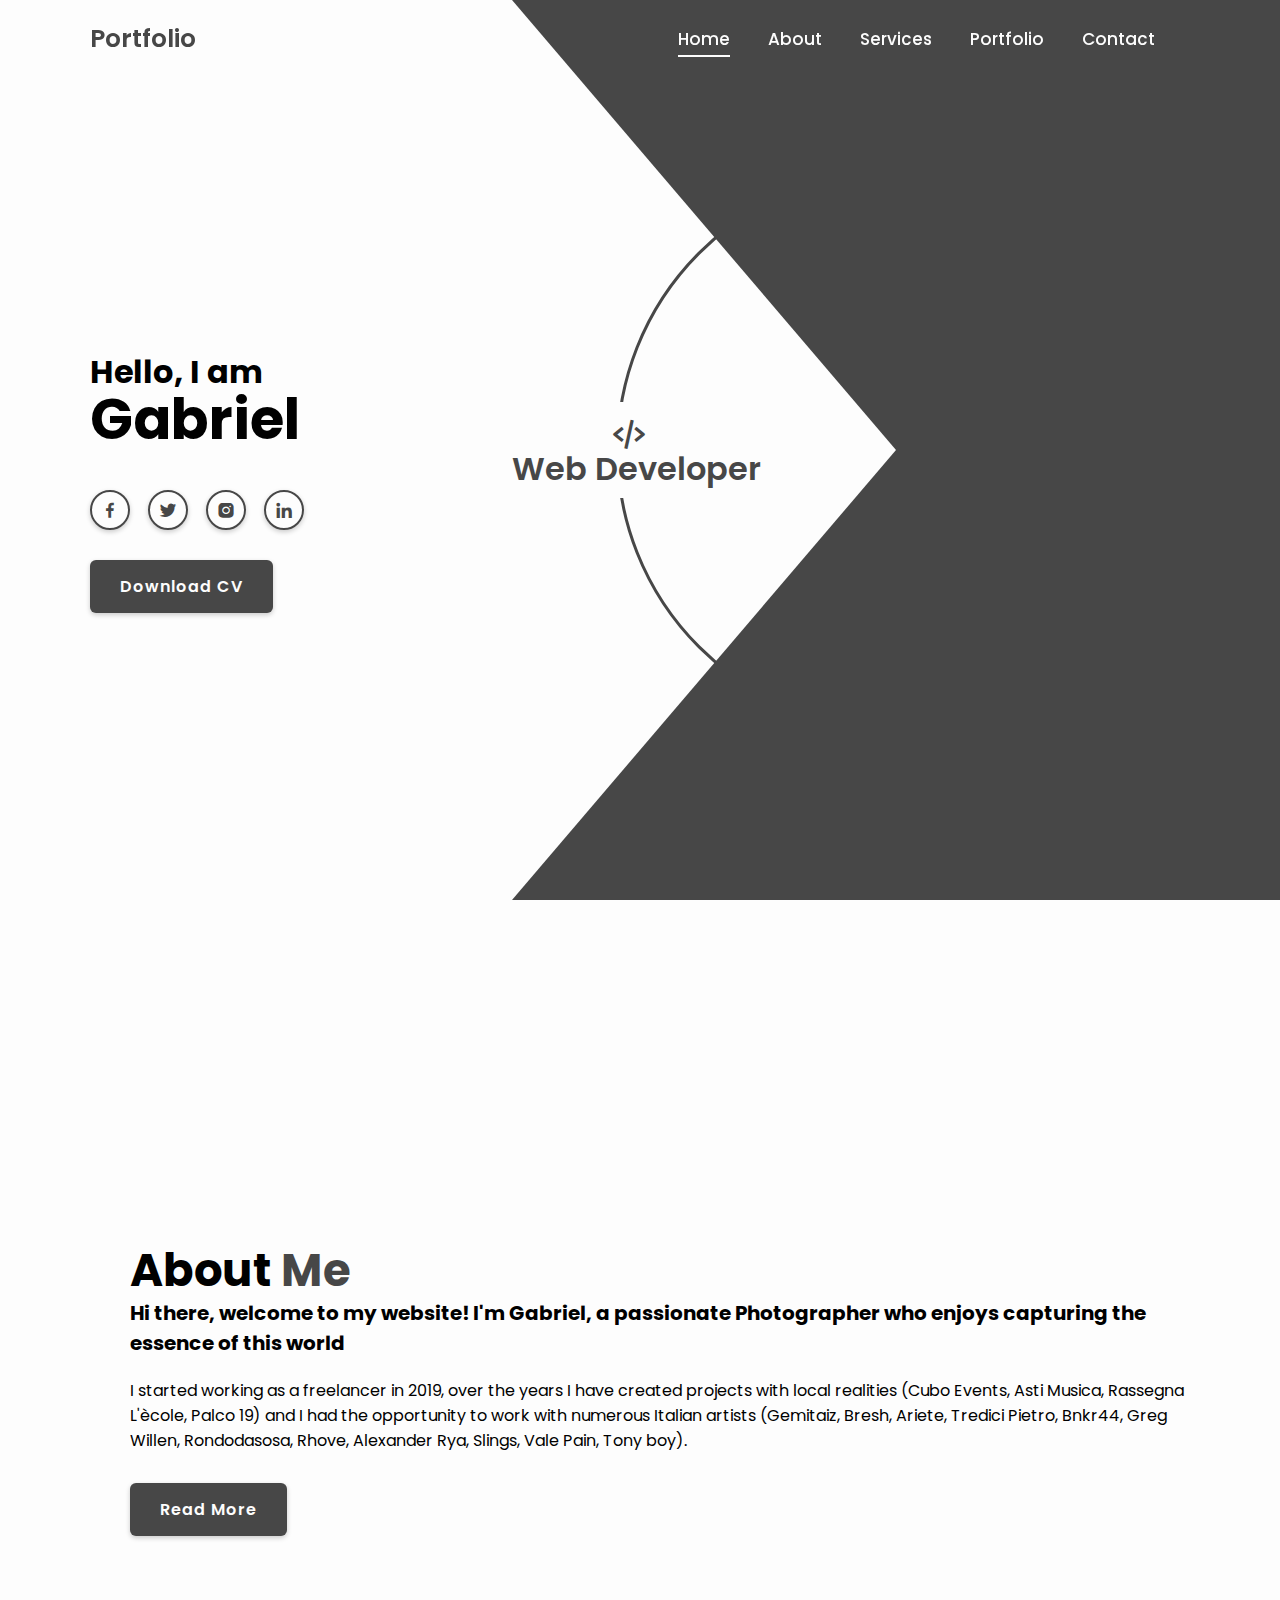
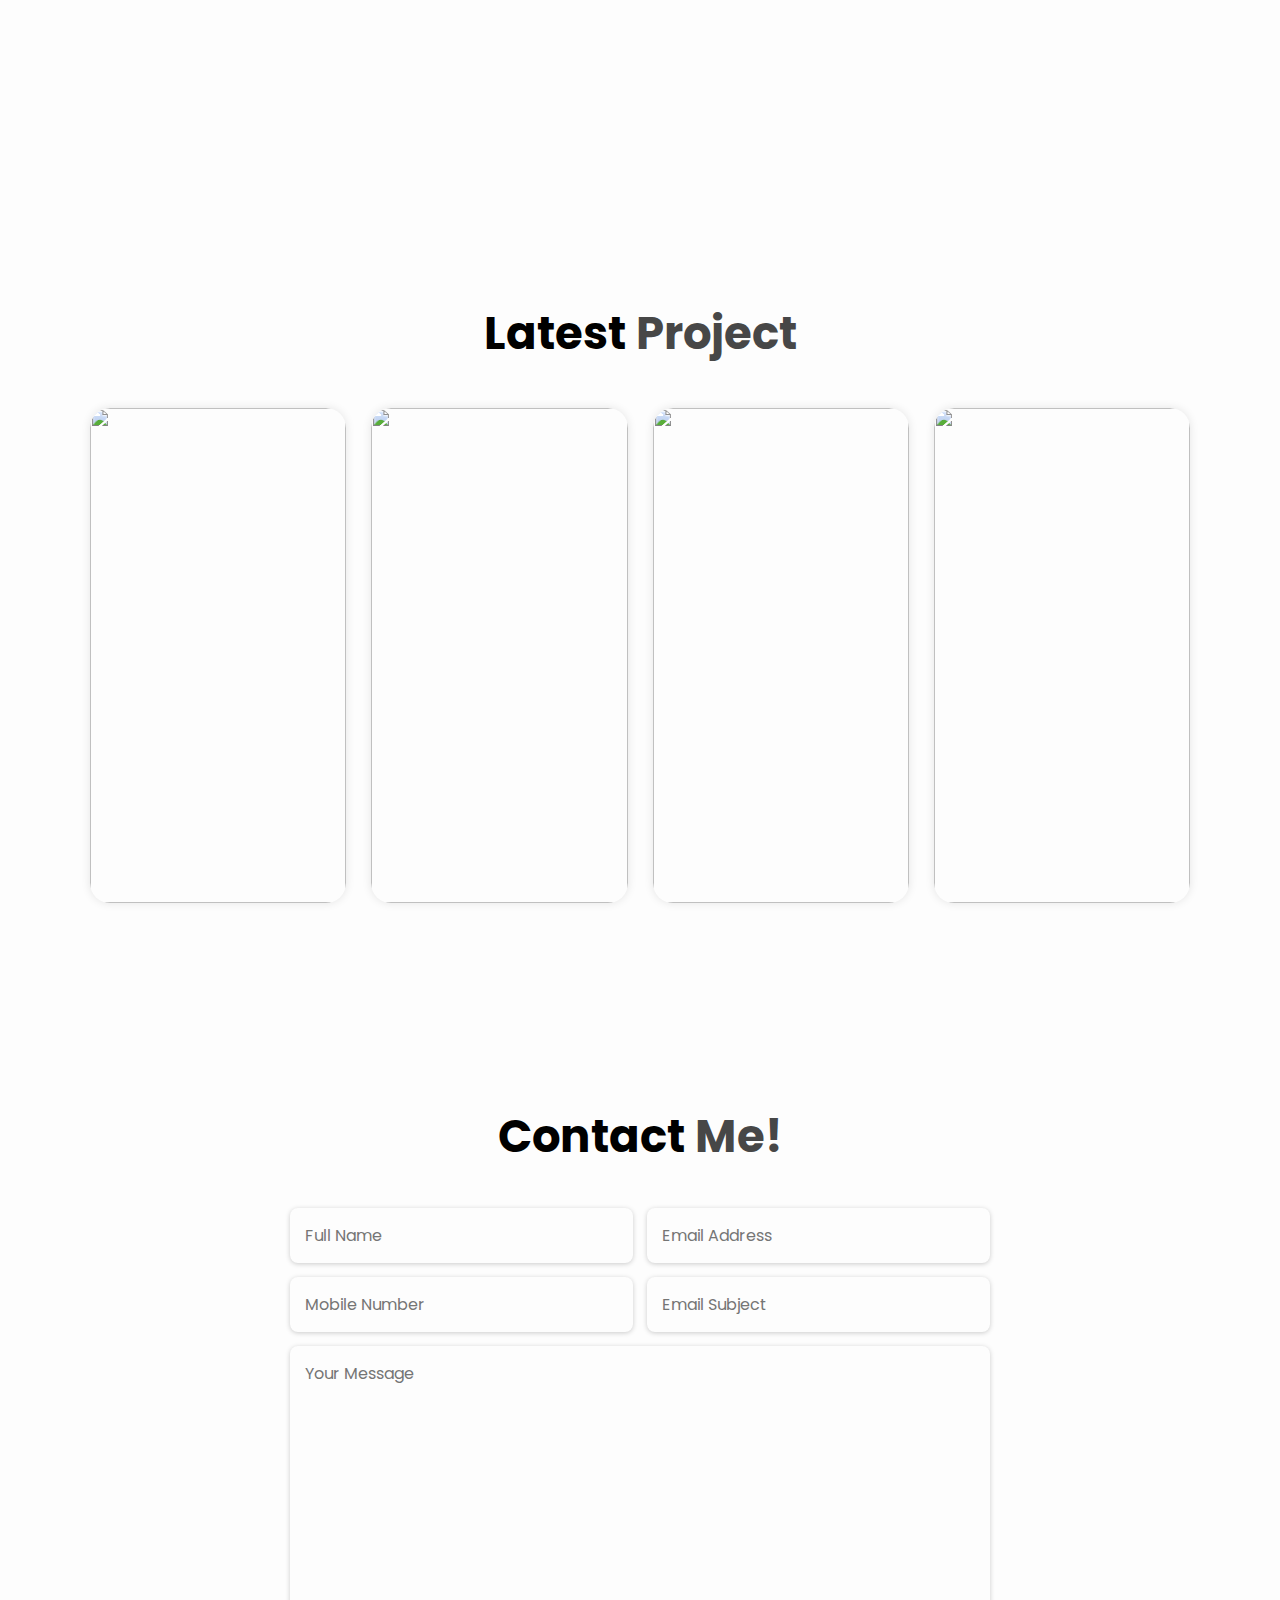
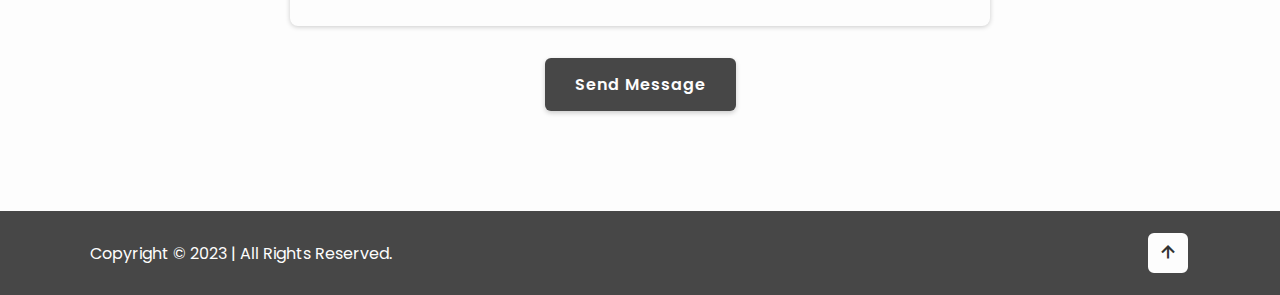
==== index.html @ 53662b27 "Add files via upload" ====
<!DOCTYPE html>
<html lang="en">

<head>
    <meta charset="UTF-8">
    <meta http-equiv="X-UA-Compatible" content="IE=edge">
    <meta name="viewport" content="width=device-width, initial-scale=1.0">
    <title>Jh@-@yush</title>

    <!-- swiper css -->
    <link rel="stylesheet" href="https://cdn.jsdelivr.net/npm/swiper@9/swiper-bundle.min.css" />

    <!-- box icons -->
    <link href='https://unpkg.com/boxicons@2.1.4/css/boxicons.min.css' rel='stylesheet'>

    <!-- custom css -->
    <link rel="stylesheet" href="css/style.css">
</head>

<body>

    <!-- header design -->
    <header class="header">
        <a href="#" class="logo">Portfolio</a>
        <nav class="navbar">
            <a href="#home" class="active">Home</a>
            <a href="#about">About</a>
            <a href="#services">Services</a>
            <a href="#portfolio">Portfolio</a>
            <a href="#contact">Contact</a>
        </nav>

        <!-- <div class="bx bx-moon" id="darkMode-icon"></div> -->

        <div class="bx bx-menu" id="menu-icon"></div>
    </header>

    <!-- home section design -->
    <section class="home" id="home">
        <div class="home-content">
            <h3>Hello, I am</h3>
            <h1>Gabriel</h1>

            <div class="social-media">
                <a href="#"><i class='bx bxl-facebook'></i></a>
                <a href="#"><i class='bx bxl-twitter'></i></a>
                <a href="#"><i class='bx bxl-instagram-alt'></i></a>
                <a href="#"><i class='bx bxl-linkedin'></i></a>
            </div>

            <a href="#" class="btn">Download CV</a>
        </div>

        <div class="profession-container">
            <div class="profession-box">
                <div class="profession" style="--i:0;">
                    <i class='bx bx-code-alt'></i>
                    <h3>Web Developer</h3>
                </div>
                <div class="profession" style="--i:1;">
                    <i class='bx bx-camera'></i>
                    <h3>Photographer</h3>
                </div>
                <div class="profession" style="--i:2;">
                    <i class='bx bx-palette'></i>
                    <h3>Web Designer</h3>
                </div>
                <div class="profession" style="--i:3;">
                    <i class='bx bx-video-recording'></i>
                    <h3>Videographer</h3>
                </div>

                <div class="circle"></div>
            </div>

            <div class="overlay"></div>
        </div>

        <div class="home-img">
            <img src="images/home.png" alt="">
        </div>
    </section>

    <!-- about section design -->
    <section class="about" id="about">
        <div class="about-img">
            <img src="images/about.png" alt="">
        </div>

        <div class="about-content">
            <h2 class="heading">About <span>Me</span></h2>
            <h3>
                Hi there, welcome to my website! I'm Gabriel,
                a passionate Photographer who enjoys capturing the essence of this world
            </h3>
            <p>
                I started working as a freelancer in 2019, over the years I have created projects with local realities (Cubo Events, Asti Musica, Rassegna L'ècole, Palco 19) and I had the opportunity to work with numerous Italian artists (Gemitaiz, Bresh, Ariete, Tredici Pietro, Bnkr44, Greg Willen, Rondodasosa, Rhove, Alexander Rya, Slings, Vale Pain, Tony boy).
            </p>
            <a href="#" class="btn">Read More</a>
        </div>
    </section>

    <!-- portfolio section design -->
    <section class="portfolio" id="portfolio">
        <h2 class="heading">Latest <span>Project</span></h2>

        <div class="portfolio-container">
            <div class="portfolio-box">
                <img src="images/Artists/RAW03361 copia.jpg" alt="">

                <div class="portfolio-layer">
                    <h4>ARTISTS</h4>
                    <a href="artists.html"><i class='bx bx-link-external'></i></a>
                </div>
            </div>
            <div class="portfolio-box">
                <img src="images/editorial/RAW01090 copia.jpg" alt="">

                <div class="portfolio-layer">
                    <h4>EDITORIAL</h4>
                    <a href="editorial.html"><i class='bx bx-link-external'></i></a>
                </div>
            </div>
            <div class="portfolio-box">
                <img src="images/Architecture/_DSC1743 copia.jpg" alt="">

                <div class="portfolio-layer">
                    <h4>ARCHTITECTURE</h4>
                    <a href="arctitecture.html"><i class='bx bx-link-external'></i></a>
                </div>
            </div>
            <div class="portfolio-box">
                <img src="images/Automotive/_DSC1526 copia.jpg" alt="">

                <div class="portfolio-layer">
                    <h4>AUTOMOTIVE</h4>
                    <a href="automotive.html"><i class='bx bx-link-external'></i></a>
                </div>
            </div>
            
        </div>
    </section>

    <!-- testimonial design -->
    <!-- <div class="testimonial-container">
        <h2 class="heading">Valuable <span>Testimonial</span></h2>

        <div class="testimonial-wrapper">
            <div class="testimonial-box mySwiper">
                <div class="testimonial-content swiper-wrapper">
                    <div class="testimonial-slide swiper-slide">
                        <img src="images/testimonial1.jpg" alt="">
                        <h3>Jackson Levi</h3>
                        <p>Lorem ipsum dolor, sit amet consectetur adipisicing elit. Exercitationem dignissimos aliquid
                            iure delectus corrupti impedit, beatae aperiam ad iusto nostrum possimus cum pariatur harum
                            assumenda suscipit a, qui, tempora maxime nulla facere quo ipsum tempore. Atque libero
                            provident ad aut officia pariatur voluptate quaerat delectus nesciunt, sequi eligendi
                            aperiam fugit unde nihil, iste similique illum. Dignissimos enim officia consequuntur
                            dolores.</p>
                    </div>
                    <div class="testimonial-slide swiper-slide">
                        <img src="images/testimonial2.jpg" alt="">
                        <h3>Flora Ocean</h3>
                        <p>Lorem ipsum dolor, sit amet consectetur adipisicing elit. Exercitationem dignissimos aliquid
                            iure delectus corrupti impedit, beatae aperiam ad iusto nostrum possimus cum pariatur harum
                            assumenda suscipit a, qui, tempora maxime nulla facere quo ipsum tempore. Atque libero
                            provident ad aut officia pariatur voluptate quaerat delectus nesciunt, sequi eligendi
                            aperiam fugit unde nihil, iste similique illum. Dignissimos enim officia consequuntur
                            dolores.</p>
                    </div>
                    <div class="testimonial-slide swiper-slide">
                        <img src="images/testimonial3.jpg" alt="">
                        <h3>Julian Grayson</h3>
                        <p>Lorem ipsum dolor, sit amet consectetur adipisicing elit. Exercitationem dignissimos aliquid
                            iure delectus corrupti impedit, beatae aperiam ad iusto nostrum possimus cum pariatur harum
                            assumenda suscipit a, qui, tempora maxime nulla facere quo ipsum tempore. Atque libero
                            provident ad aut officia pariatur voluptate quaerat delectus nesciunt, sequi eligendi
                            aperiam fugit unde nihil, iste similique illum. Dignissimos enim officia consequuntur
                            dolores.</p>
                    </div>
                </div>

                <div class="swiper-button-next"></div>
                <div class="swiper-button-prev"></div>
                <div class="swiper-pagination"></div>
            </div>
        </div>
    </div> -->

    <!-- contact section design -->
    <section class="contact" id="contact">
        <h2 class="heading">Contact <span>Me!</span></h2>

        <form action="#">
            <div class="input-box">
                <input type="text" placeholder="Full Name">
                <input type="email" placeholder="Email Address">
            </div>
            <div class="input-box">
                <input type="number" placeholder="Mobile Number">
                <input type="text" placeholder="Email Subject">
            </div>
            <textarea name="" id="" cols="30" rows="10" placeholder="Your Message"></textarea>
            <input type="submit" value="Send Message" class="btn">
        </form>
    </section>

    <!-- footer design -->
    <footer class="footer">
        <div class="footer-text">
            <p>Copyright &copy; 2023 | All Rights Reserved.</p>
        </div>

        <div class="footer-iconTop">
            <a href="#home"><i class='bx bx-up-arrow-alt'></i></a>
        </div>
    </footer>


    <!-- scroll reveal -->
    <script src="https://unpkg.com/scrollreveal"></script>

    <!-- swiper js -->
    <script src="https://cdn.jsdelivr.net/npm/swiper@9/swiper-bundle.min.js"></script>

    <!-- custom js -->
    <script src="js/script.js"></script>
</body>

</html>
---- css/style.css ----
@import url('https://fonts.googleapis.com/css2?family=Poppins:wght@300;400;500;600;700;800;900&display=swap');

* {
    margin: 0;
    padding: 0;
    box-sizing: border-box;
    text-decoration: none;
    border: none;
    outline: none;
    scroll-behavior: smooth;
    font-family: 'Poppins', sans-serif;
}

:root {
    --bg-color: #fdfdfd;
    --text-color: #000000;
    --main-color: #474747;
    --white-color: #fdfdfd;
    --shadow-color: rgba(0, 0, 0, .2);
}

*::selection {
    background: var(--main-color);
    color: var(--bg-color);
}

.dark-mode {
    --bg-color: #0b061f;
    --text-color: #fdfdfd;
    --shadow-color: rgba(0, 0, 0, .7);
}

html {
    font-size: 62.5%;
    overflow-x: hidden;
}

body {
    background: var(--bg-color);
    color: var(--text-color);
}

.header {
    position: fixed;
    top: 0;
    left: 0;
    width: 100%;
    padding: 2rem 7%;
    background: transparent;
    display: flex;
    justify-content: space-between;
    align-items: center;
    z-index: 100;
    transition: .5s;
}

.header.sticky {
    background: var(--bg-color);
    box-shadow: 0 .1rem 1rem var(--shadow-color);
}

.logo {
    font-size: 2.5rem;
    color: var(--main-color);
    font-weight: 600;
    margin-right: auto;
}

.navbar a {
    position: relative;
    font-size: 1.7rem;
    color: var(--white-color);
    font-weight: 500;
    margin-right: 3.5rem;
}

.header.sticky .navbar a {
    color: var(--text-color);
}

.header.sticky .navbar a.active {
    color: var(--main-color);
}

.navbar a.active::before {
    content: '';
    position: absolute;
    left: 0;
    bottom: -6px;
    width: 100%;
    height: .2rem;
    background: var(--white-color);
}

.header.sticky .navbar a::before {
    background: var(--main-color);
    opacity: .7;
}

/* #darkMode-icon {
    font-size: 2.4rem;
    color: var(--white-color);
    cursor: pointer;
}

.header.sticky #darkMode-icon {
    color: var(--text-color);
    opacity: .9;
} */

#menu-icon {
    font-size: 3.6rem;
    color: var(--text-color);
    display: none;
}

section {
    min-height: 100vh;
    padding: 10rem 7% 2rem;
}

.home {
    display: flex;
    align-items: center;
}

.home .home-content {
    max-width: 44rem;
}

.home-content h3 {
    font-size: 3.2rem;
    font-weight: 700;
    line-height: .3;
}

.home-content h1 {
    font-size: 5.6rem;
    font-weight: 700;
    margin-bottom: .3rem;
}

.home-content p {
    font-size: 1.6rem;
}

.home-content .social-media a {
    display: inline-flex;
    justify-content: center;
    align-items: center;
    width: 4rem;
    height: 4rem;
    background: transparent;
    border: .2rem solid var(--main-color);
    border-radius: 50%;
    box-shadow: 0 .2rem .5rem var(--shadow-color);
    font-size: 2rem;
    color: var(--main-color);
    margin: 2.5rem 1.5rem 3rem 0;
    transition: .5s ease;
}

.home-content .social-media a:hover {
    background: var(--main-color);
    color: var(--white-color);
}

.btn {
    display: inline-block;
    padding: 1.2rem 2.8rem;
    background: var(--main-color);
    border-radius: .6rem;
    box-shadow: 0 .2rem .5rem var(--shadow-color);
    font-size: 1.6rem;
    color: var(--white-color);
    letter-spacing: .1rem;
    font-weight: 600;
    border: .2rem solid transparent;
    transition: .5s ease;
}

.btn:hover {
    background: transparent;
    color: var(--main-color);
    border-color: var(--main-color);
}

.home .profession-container {
    position: absolute;
    top: 50%;
    right: 0;
    transform: translateY(-50%);
    width: 100vw;
    height: 100vh;
    overflow: hidden;
    pointer-events: none;
}

.home .profession-container .profession-box {
    position: absolute;
    top: 0;
    right: 0;
    width: 768px;
    height: 100vh;
    display: flex;
    justify-content: center;
    align-items: center;
    animation: professionRotate 13s ease-out infinite;
}

@keyframes professionRotate {

    0%,
    20% {
        transform: rotate(0deg);
    }

    25%,
    45% {
        transform: rotate(-90deg);
    }

    50%,
    70% {
        transform: rotate(-180deg);
    }

    75%,
    95% {
        transform: rotate(-270deg);
    }

    100% {
        transform: rotate(-360deg);
    }
}

.home .profession-box .profession {
    position: absolute;
    left: 0;
    display: flex;
    align-items: center;
    flex-direction: column;
    color: var(--main-color);
    transform: rotate(calc(360deg / 4 * var(--i)));
    transform-origin: 384px;
    background: var(--bg-color);
    padding: 13px 0;
}

.home .profession-box .profession:nth-child(1) i {
    margin-right: 15px;
}

.home .profession-box .profession:nth-child(2),
.home .profession-box .profession:nth-child(4) {
    padding-bottom: 20px;
}

.home .profession i {
    font-size: 3.8rem;
}

.home .profession h3 {
    font-size: 3.2rem;
    line-height: 1;
    font-weight: 600;
}

.home .profession-box .circle {
    width: 560px;
    height: 560px;
    border: 3px solid var(--main-color);
    border-radius: 50%;
    z-index: -1;
}

.home .profession-container .overlay {
    position: absolute;
    top: 0;
    right: 0;
    width: 0;
    height: 0;
    border-top: 50vh solid var(--main-color);
    border-right: 384px solid var(--main-color);
    border-bottom: 50vh solid var(--main-color);
    border-left: 384px solid transparent;
}

.home-img img {
    position: absolute;
    bottom: 0;
    right: 40px;
    pointer-events: none;
    max-width: 480px;
    max-height: 100vh;
}

span {
    color: var(--main-color);
}

.about {
    display: flex;
    justify-content: center;
    align-items: center;
    gap: 4rem;
}

.about-img img {
    width: 40vw;
}

.heading {
    font-size: 4.5rem;
    text-align: center;
}

.about-content h2 {
    text-align: left;
    line-height: 1.2;
}

.about-content h3 {
    font-size: 2rem;
}

.about-content p {
    font-size: 1.6rem;
    margin: 2rem 0 3rem;
}

.portfolio {
    min-height: auto;
    padding-bottom: 10rem;
}

.portfolio h2 {
    margin-bottom: 4rem;
}

.portfolio .portfolio-container {
    display: grid;
    grid-template-columns: repeat(4, 1fr);
    align-items: center;
    gap: 2.5rem;
}


.portfolio-container .portfolio-box {
    position: relative;
    display: flex;
    border-radius: 2rem;
    box-shadow: 0 0 1rem rgba(0, 0, 0, .1);
    overflow: hidden;
}

.portfolio-box img {
    width: 100%;
    height: 55vh;
    object-fit: cover;
    transition: .5s ease;
}
.portfolio-box:hover img {
    scale: 0.95;
}
.portfolio-box .portfolio-layer {
    position: absolute;
    bottom: 0;
    left: 0;
    width: 100%;
    height: 100%;
    background: linear-gradient(rgba(0, 0, 0, 0.348), var(--main-color));
    color: var(--white-color);
    display: flex;
    justify-content: center;
    align-items: center;
    flex-direction: column;
    text-align: center;
    padding: 0 4rem;
    opacity: 0;
    transition: .5s ease;
}

.portfolio-box:hover .portfolio-layer {
    opacity: 1;
}

.portfolio-layer h4 {
    font-size: 3rem;
}

.portfolio-layer p {
    font-size: 1.6rem;
    margin: .3rem 0 1rem;
}

.portfolio-layer a {
    display: inline-flex;
    justify-content: center;
    align-items: center;
    width: 5rem;
    height: 5rem;
    background: var(--white-color);
    border-radius: 50%;
}

.portfolio-layer a i {
    font-size: 2rem;
    color: #333;
}

.contact {
    min-height: auto;
    padding-bottom: 7rem;
}

.contact h2 {
    margin-bottom: 3rem;
}

.contact form {
    max-width: 70rem;
    margin: 1rem auto;
    text-align: center;
    margin-bottom: 3rem;
}

.contact form .input-box {
    display: flex;
    justify-content: space-between;
    flex-wrap: wrap;
}

.contact form .input-box input,
.contact form textarea {
    width: 100%;
    padding: 1.5rem;
    font-size: 1.6rem;
    color: var(--text-color);
    background: var(--bg-color);
    border-radius: .8rem;
    margin: .7rem 0;
    box-shadow: 0 .1rem .5rem var(--shadow-color);
}

.contact form .input-box input {
    width: 49%;
}

.contact form textarea {
    resize: none;
}

.contact form .btn {
    margin-top: 2rem;
    cursor: pointer;
}

.footer {
    display: flex;
    justify-content: space-between;
    align-items: center;
    flex-wrap: wrap;
    padding: 2rem 7%;
    background: var(--main-color);
}

.footer-text p {
    font-size: 1.6rem;
    color: var(--white-color);
}

.footer-iconTop a {
    display: inline-flex;
    justify-content: center;
    align-items: center;
    padding: .8rem;
    background: var(--white-color);
    border-radius: .8rem;
    border: .2rem solid var(--main-color);
    outline: .2rem solid transparent;
    transition: .5s ease;
}

.footer-iconTop a:hover {
    outline-color: var(--white-color);
}

.footer-iconTop a i {
    font-size: 2.4rem;
    color: #333;
}


/* BREAKPOINTS */
@media (max-width: 1200px) {
    html {
        font-size: 55%;
    }

    .home .profession-container .profession-box {
        right: -10%;
    }

    .home .profession-container .overlay {
        right: -6%;
    }

    .home-img img {
        right: 0;
    }
}

@media (max-width: 1100px) {
    .home .profession-container .profession-box {
        right: -15%;
    }

    .home-img img {
        max-width: 420px;
    }
}

@media (max-width: 1024px) {
    .header {
        padding: 2rem 3%;
    }

    section {
        padding: 10rem 3% 2rem;
    }

    .home .profession-container .profession-box {
        right: -20%;
    }

    .home .profession-container .overlay {
        right: -12%;
    }

    .home-img img {
        max-width: 400px;
    }
}

@media (max-width: 991px) {

    .navbar a:nth-child(1) {
        color: var(--main-color);
    }

    .navbar a.active::before {
        background: var(--main-color);
        opacity: .7;
    }

    .home .home-content {
        max-width: 50rem;
    }

    .home .profession-container .profession-box {
        right: -35%;
    }

    .home .profession-container .overlay {
        right: -30%;
    }

    .home-img img {
        display: none;
    }

    .footer {
        padding: 2rem 3%;
    }
}

@media (max-width: 896px) {
    .navbar a:nth-child(2) {
        color: var(--main-color);
    }

    .home .profession-container .profession-box {
        right: -50%;
    }

    .home .profession-container .overlay {
        right: -43%;
    }
}

@media (max-width: 879px) {
    .portfolio .portfolio-container {
        grid-template-columns: repeat(2, 1fr);
    }
}

@media (max-width: 780px) {
    .navbar a:nth-child(2) {
        color: var(--white-color);
    }
}

@media (max-width: 768px) {
    #menu-icon {
        display: block;
    }

    /* #darkMode-icon {
        position: absolute;
        right: 7rem;
        font-size: 2.6rem;
        color: var(--text-color);
        margin-bottom: .1rem;
    } */

    .navbar {
        position: absolute;
        top: 100%;
        left: 0;
        width: 100%;
        padding: 1rem 3%;
        background: var(--bg-color);
        border-top: .1rem solid rgba(0, 0, 0, .2);
        box-shadow: 0 .5rem 1rem rgba(0, 0, 0, .1);
        display: none;
    }

    .navbar.active {
        display: block;
    }

    .navbar a {
        display: block;
        font-size: 2rem;
        margin: 3rem 0;
        color: var(--text-color);
    }

    .navbar a:nth-child(1),
    .navbar a:nth-child(2) {
        color: var(--text-color);
    }

    .navbar a.active {
        color: var(--main-color);
    }

    .navbar a::before {
        display: none;
    }

    .home {
        padding: 0 3% 23rem;
        justify-content: center;
        text-align: center;
    }

    .home-content h3 {
        font-size: 2.6rem;
    }

    .home-content h1 {
        font-size: 5rem;
    }

    .home-content .social-media a {
        margin: 2.5rem .75rem 3rem;
    }

    .home .profession-container {
        left: 0;
        width: 100%;
        height: 100%;
    }

    .home .profession-container .profession-box {
        position: fixed;
        top: 450px;
        left: 0;
        width: 100%;
    }

    .home .profession-box .profession {
        padding: 0 13px;
        left: auto;
        transform-origin: 0;
    }

    .home .profession-box .profession:nth-child(1) {
        transform: rotate(-90deg) translate(-120px, -210px);
    }

    .home .profession-box .profession:nth-child(1) i {
        margin-right: 0;
    }

    .home .profession-box .profession:nth-child(2) {
        transform: rotate(0deg) translate(0, -325px);
    }

    .home .profession-box .profession:nth-child(3) {
        transform: rotate(90deg) translate(-115px, -450px);
    }

    .home .profession-box .profession:nth-child(4) {
        transform: rotate(180deg) translate(-220px, -325px);
    }

    .home .profession-box .circle {
        position: fixed;
        width: 670px;
        height: 670px;
        z-index: -1;
    }

    .home .profession-container .overlay {
        position: fixed;
        top: 70rem;
        left: 50%;
        right: 0;
        transform: rotate(90deg) translate(-50%, 50%) scaleY(3);
        border-width: 23.9rem;
    }

    .about {
        flex-direction: column-reverse;
        text-align: center;
    }

    .about-content h2 {
        text-align: center;
    }

    .about-img img {
        width: 70vw;
        margin-top: -2rem;
    }
}

@media (max-width: 580px) {
    .portfolio .portfolio-container {
        grid-template-columns: 1fr;
    }
}

@media (max-width: 450px) {
    html {
        font-size: 50%;
    }

    /* #darkMode-icon {
        right: 6rem;
    } */

    .home .profession-box .profession:nth-child(1) {
        transform: rotate(-90deg) translate(-110px, -220px);
    }

    .home .profession-box .profession:nth-child(2) {
        transform: rotate(0deg) translate(5px, -325px);
    }

    .home .profession-box .profession:nth-child(3) {
        transform: rotate(90deg) translate(-105px, -440px);
    }

    .home .profession-box .profession:nth-child(4) {
        transform: rotate(180deg) translate(-210px, -325px);
    }

    .home .profession-container .overlay {
        top: 80rem;
    }

    .contact form .input-box input {
        width: 100%;
    }

    .footer {
        flex-direction: column-reverse;
    }

    .footer p {
        text-align: center;
        margin-top: 2rem;
    }
}

@media (max-width: 365px) {
    .about-img img {
        width: 90vw;
    }
}

@media (max-width: 315px) {
    .home-content h1 {
        font-size: 4.5rem;
    }
}
img {
    border-radius: 20px;
}
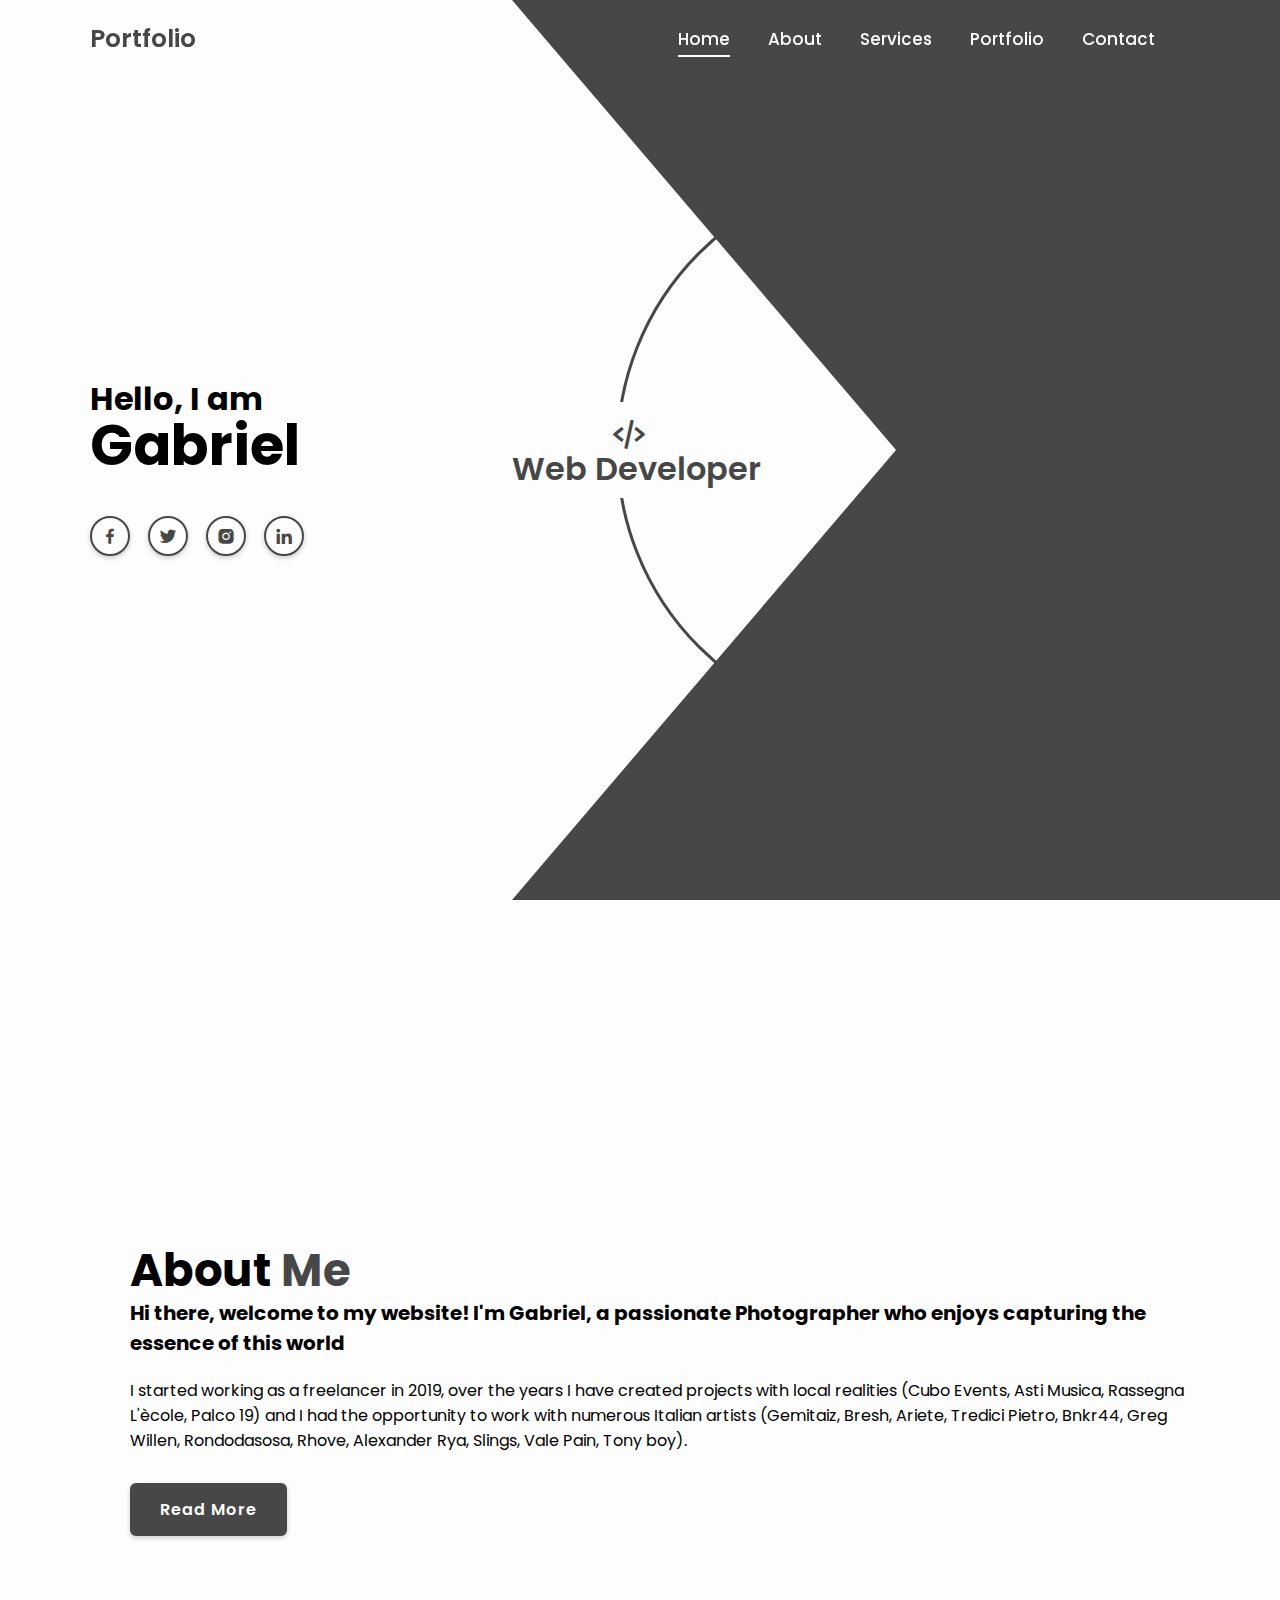
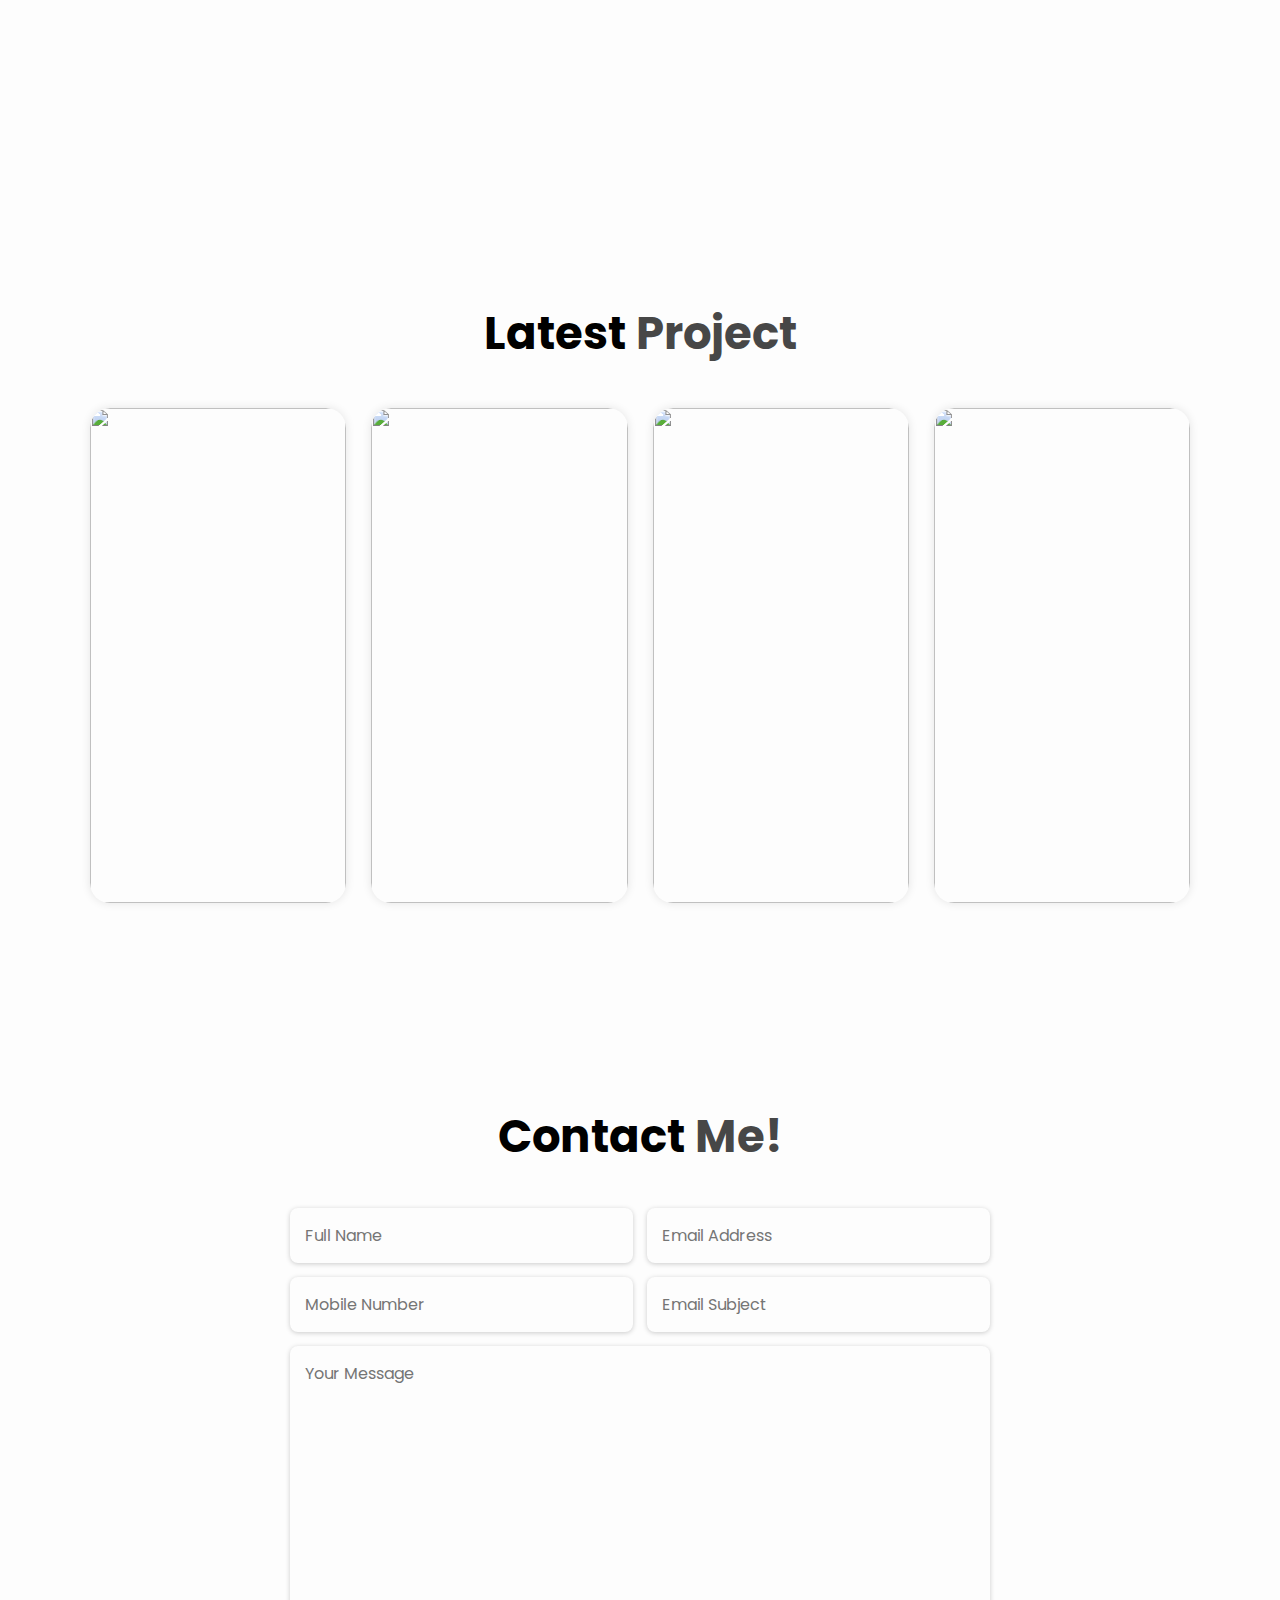
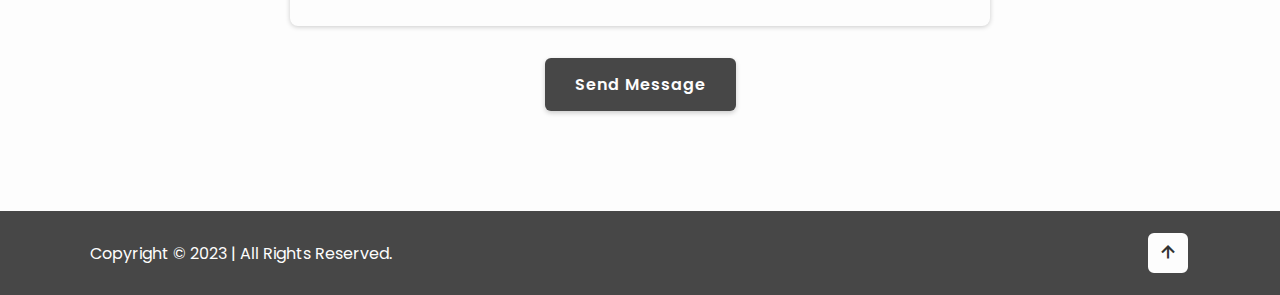
==== commit 3d2d41ae: "Update index.html" ====
--- a/index.html
+++ b/index.html
@@ -47,9 +47,6 @@
                 <a href="#"><i class='bx bxl-instagram-alt'></i></a>
                 <a href="#"><i class='bx bxl-linkedin'></i></a>
             </div>
-
-            <a href="#" class="btn">Download CV</a>
-        </div>
 
         <div class="profession-container">
             <div class="profession-box">
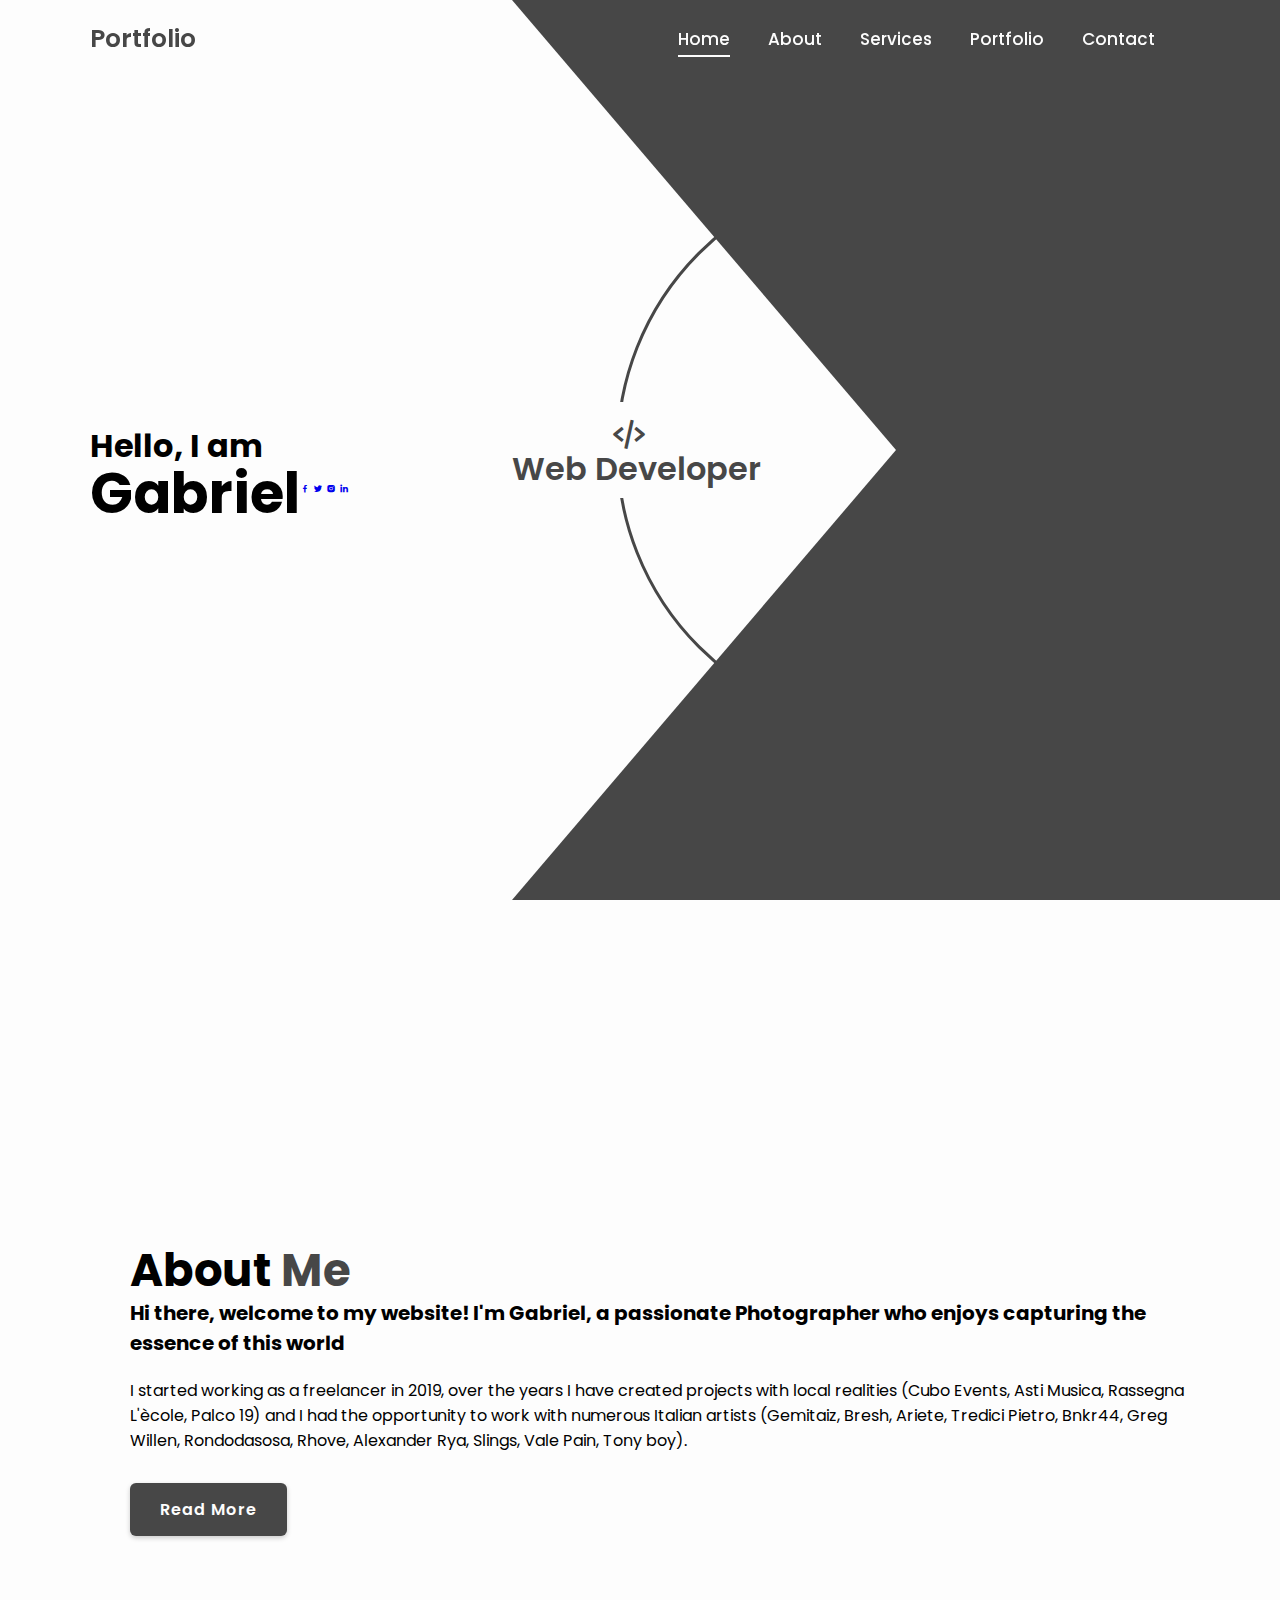
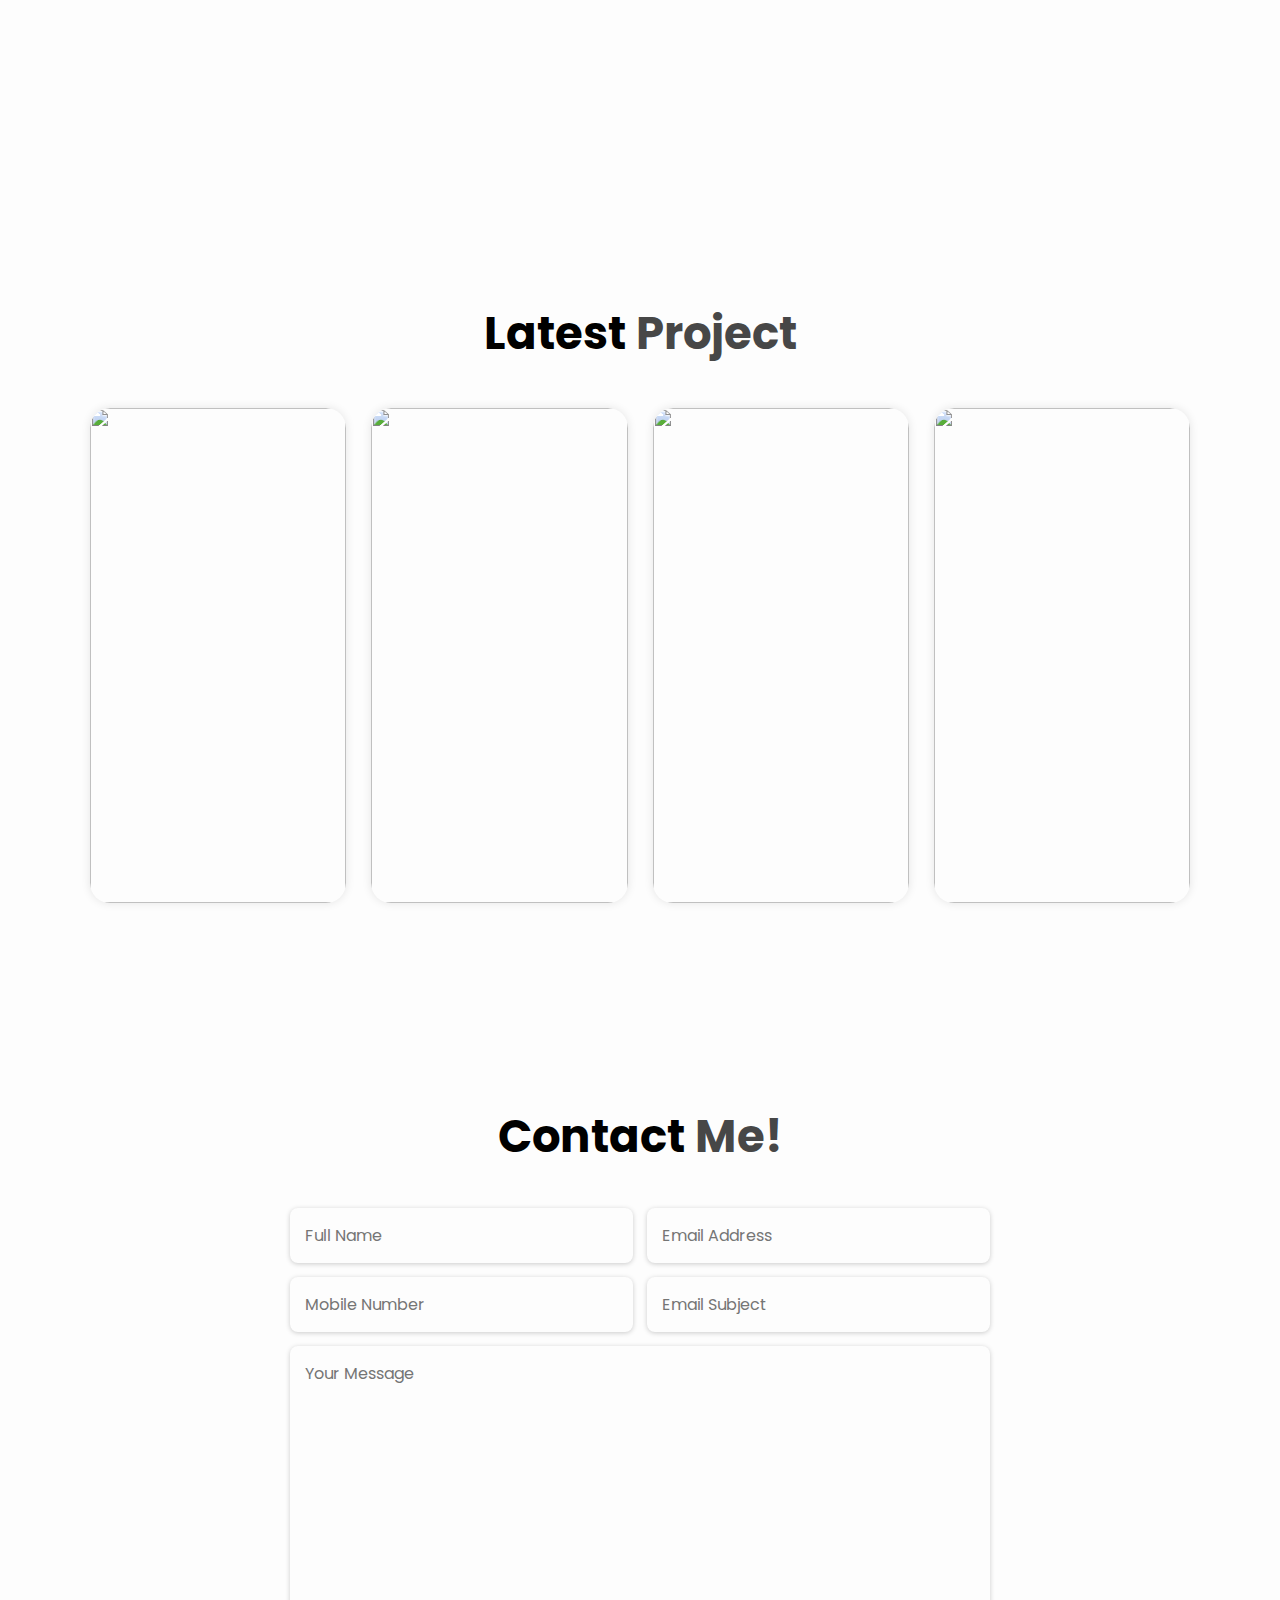
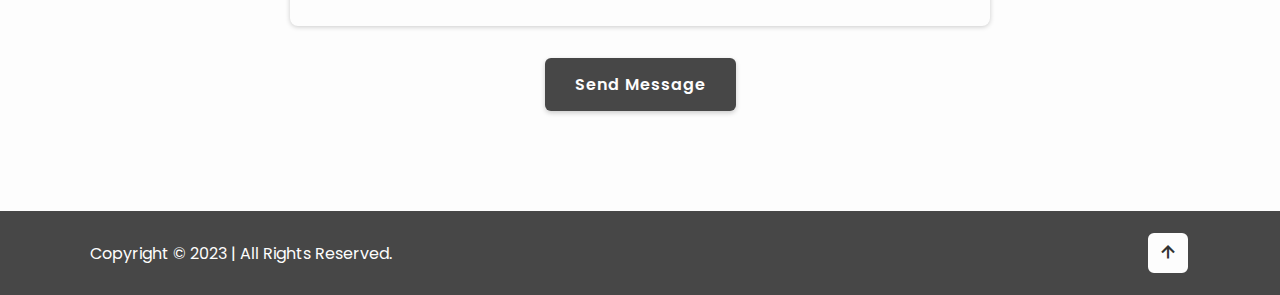
==== commit 917840ac: "Update index.html" ====
--- a/index.html
+++ b/index.html
@@ -40,7 +40,7 @@
         <div class="home-content">
             <h3>Hello, I am</h3>
             <h1>Gabriel</h1>
-
+        </div>
             <div class="social-media">
                 <a href="#"><i class='bx bxl-facebook'></i></a>
                 <a href="#"><i class='bx bxl-twitter'></i></a>
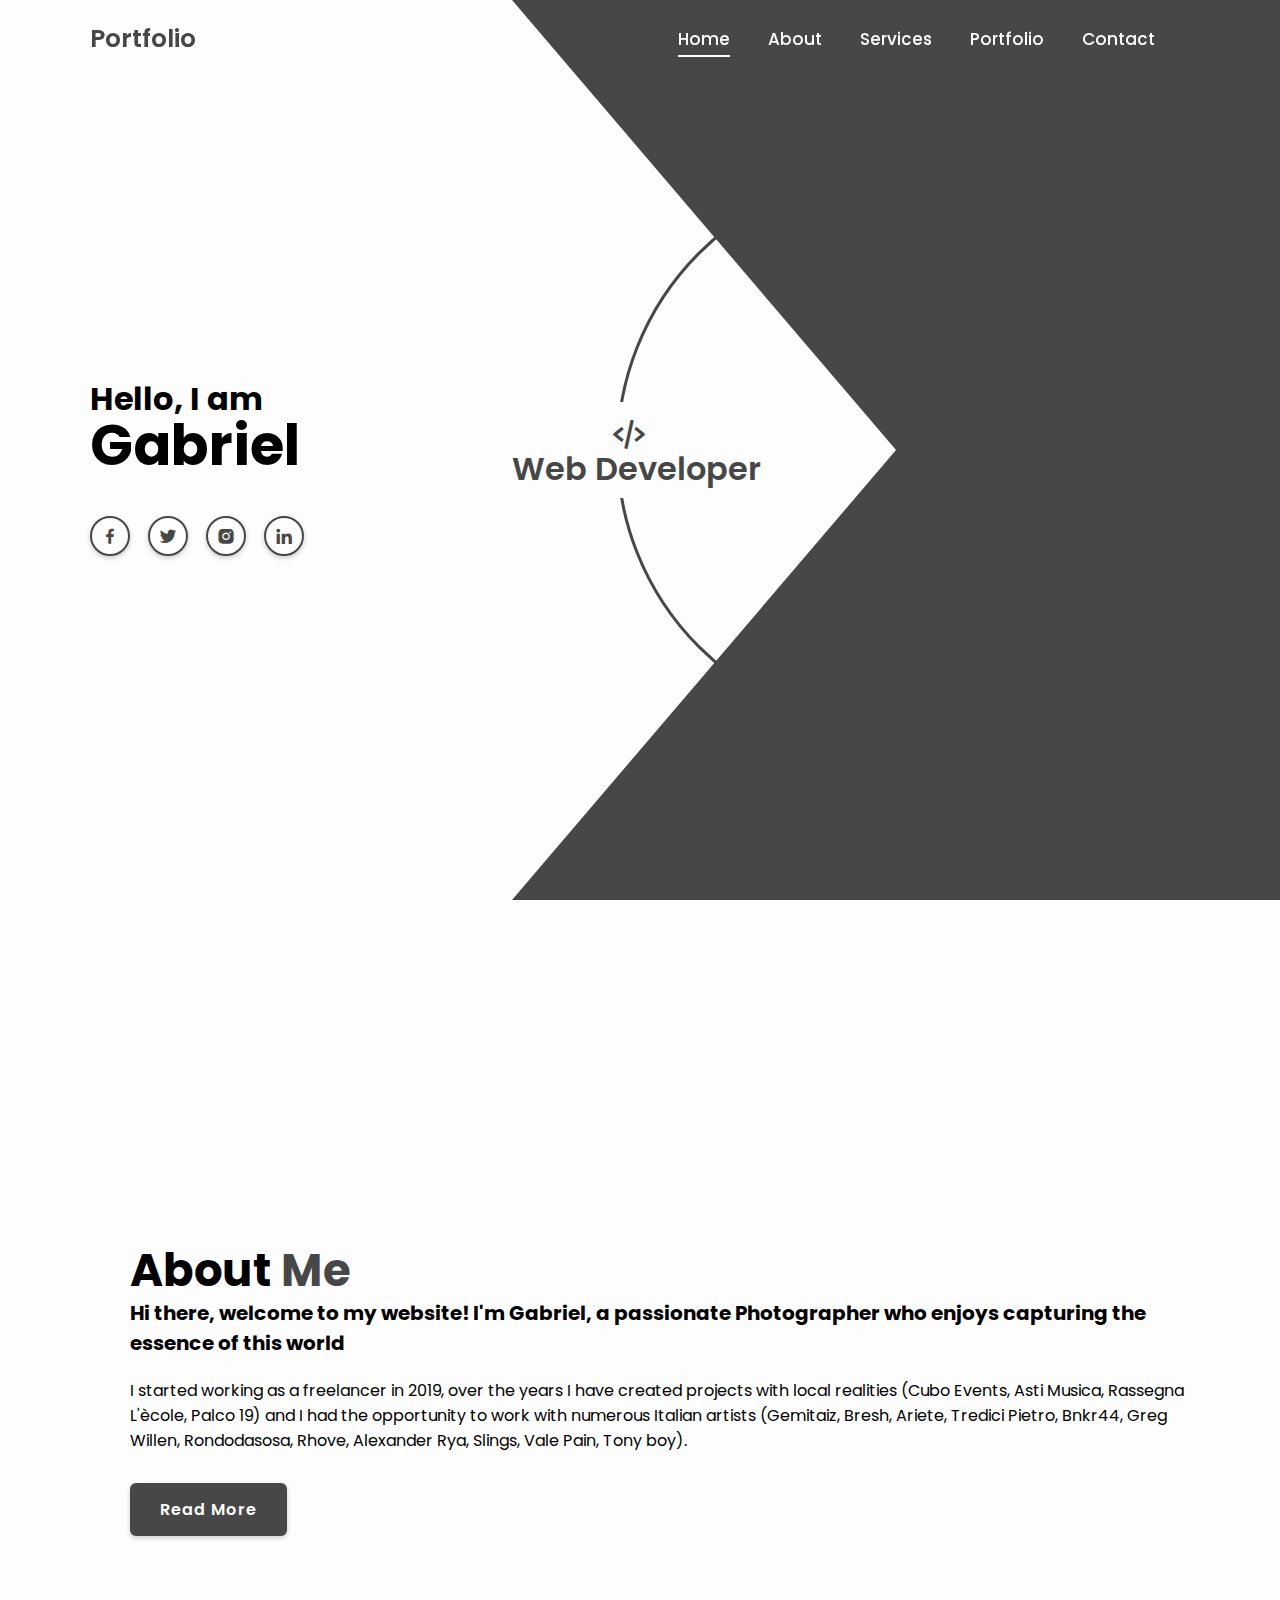
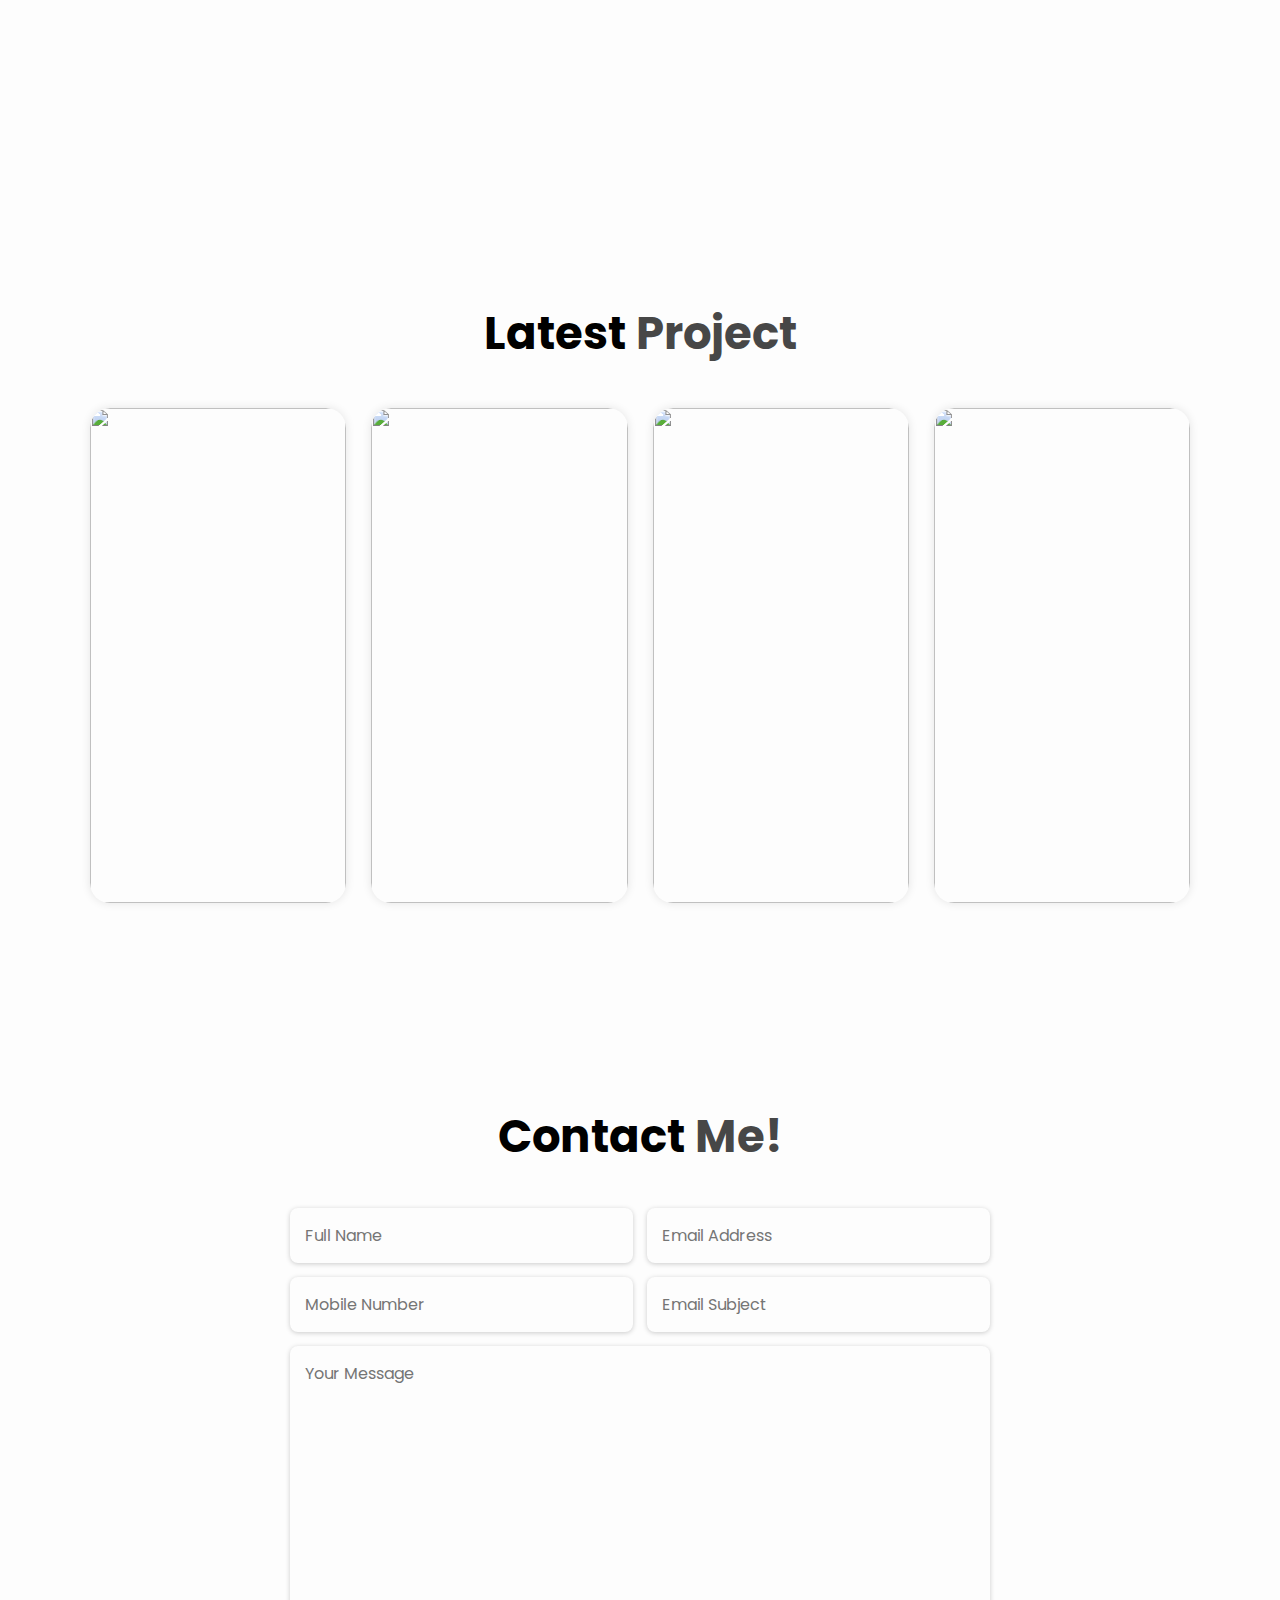
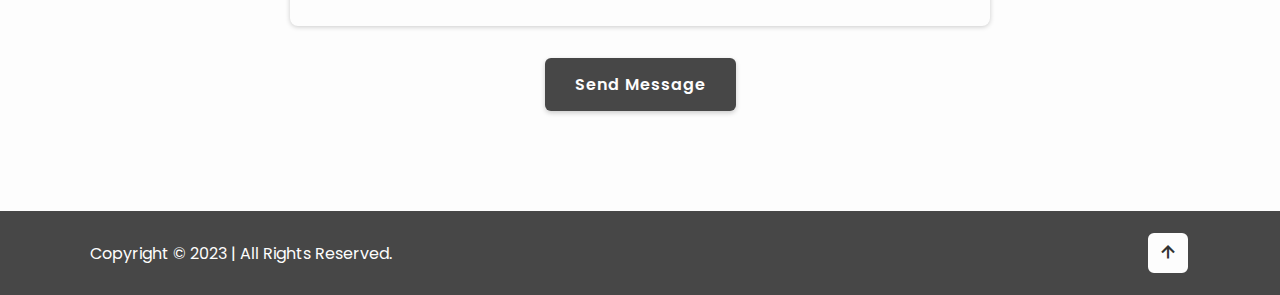
==== commit 0bf821e0: "Update index.html" ====
--- a/index.html
+++ b/index.html
@@ -40,7 +40,7 @@
         <div class="home-content">
             <h3>Hello, I am</h3>
             <h1>Gabriel</h1>
-        </div>
+
             <div class="social-media">
                 <a href="#"><i class='bx bxl-facebook'></i></a>
                 <a href="#"><i class='bx bxl-twitter'></i></a>
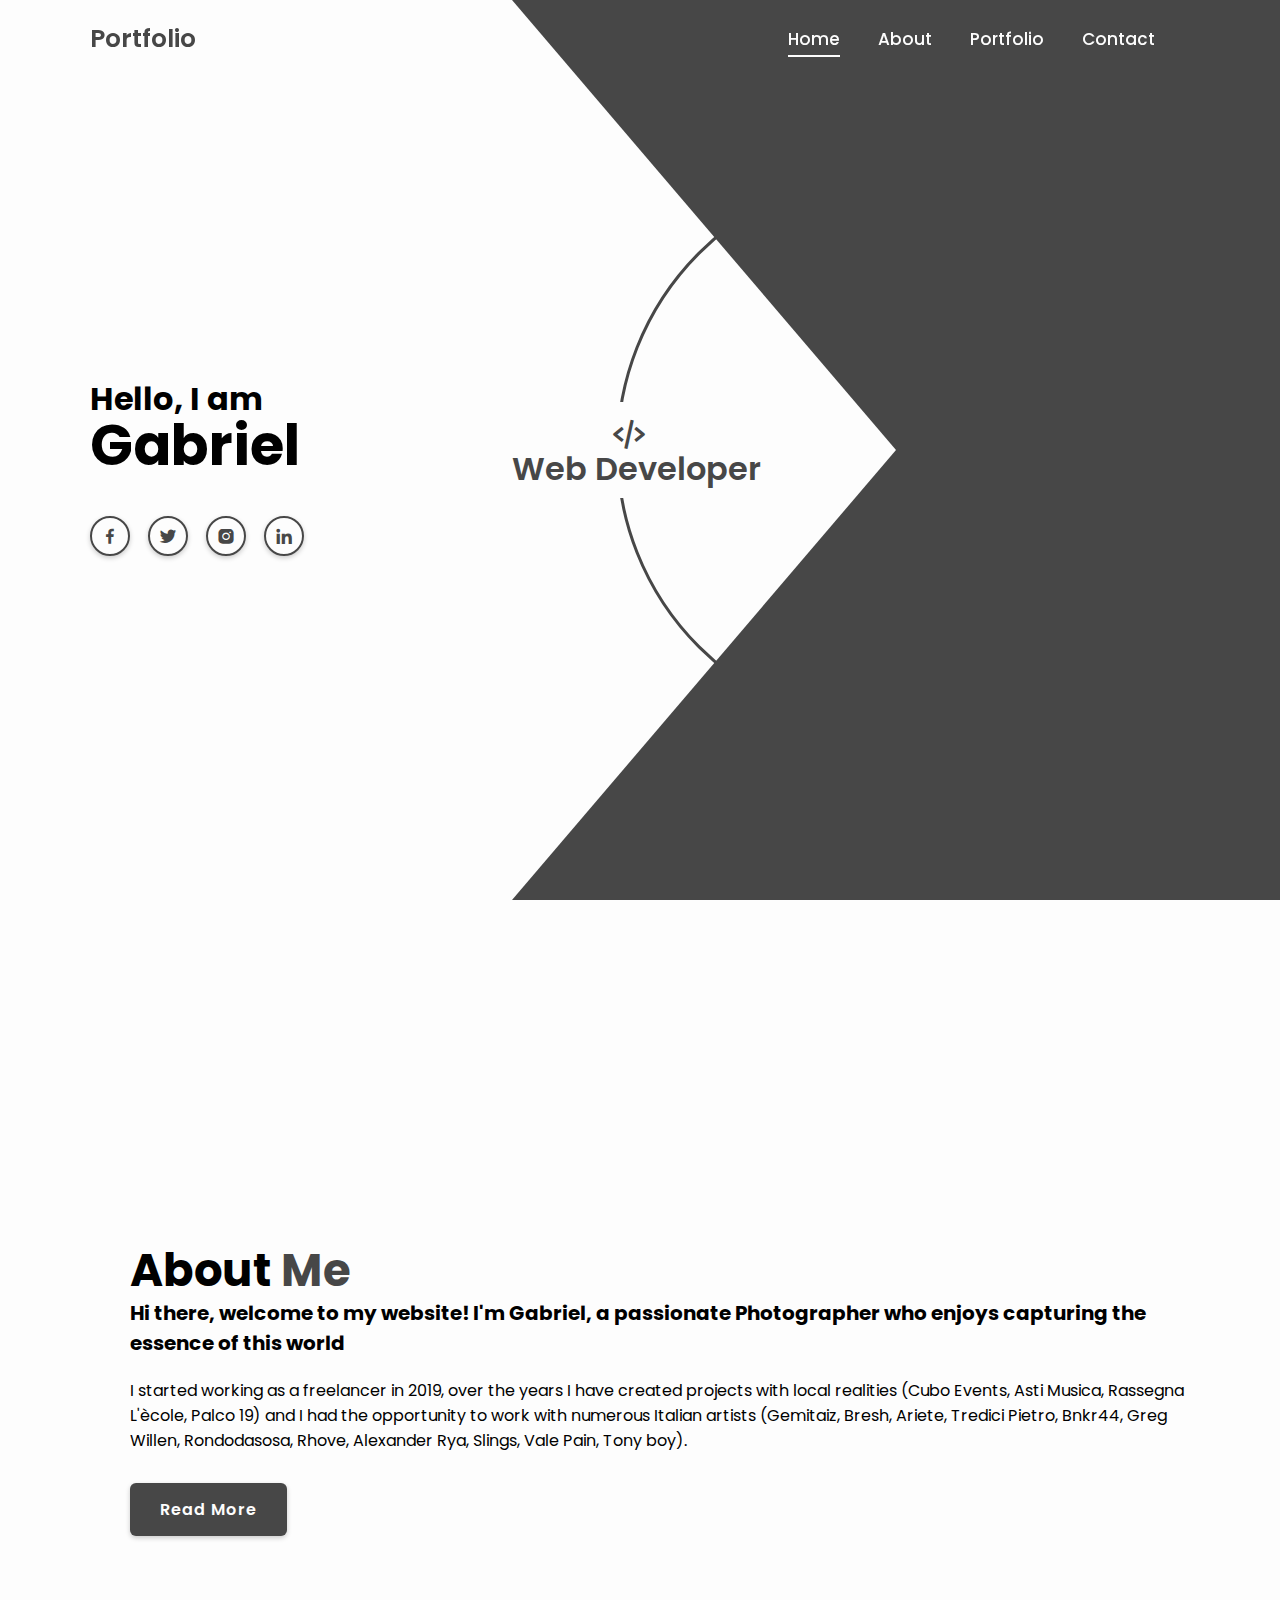
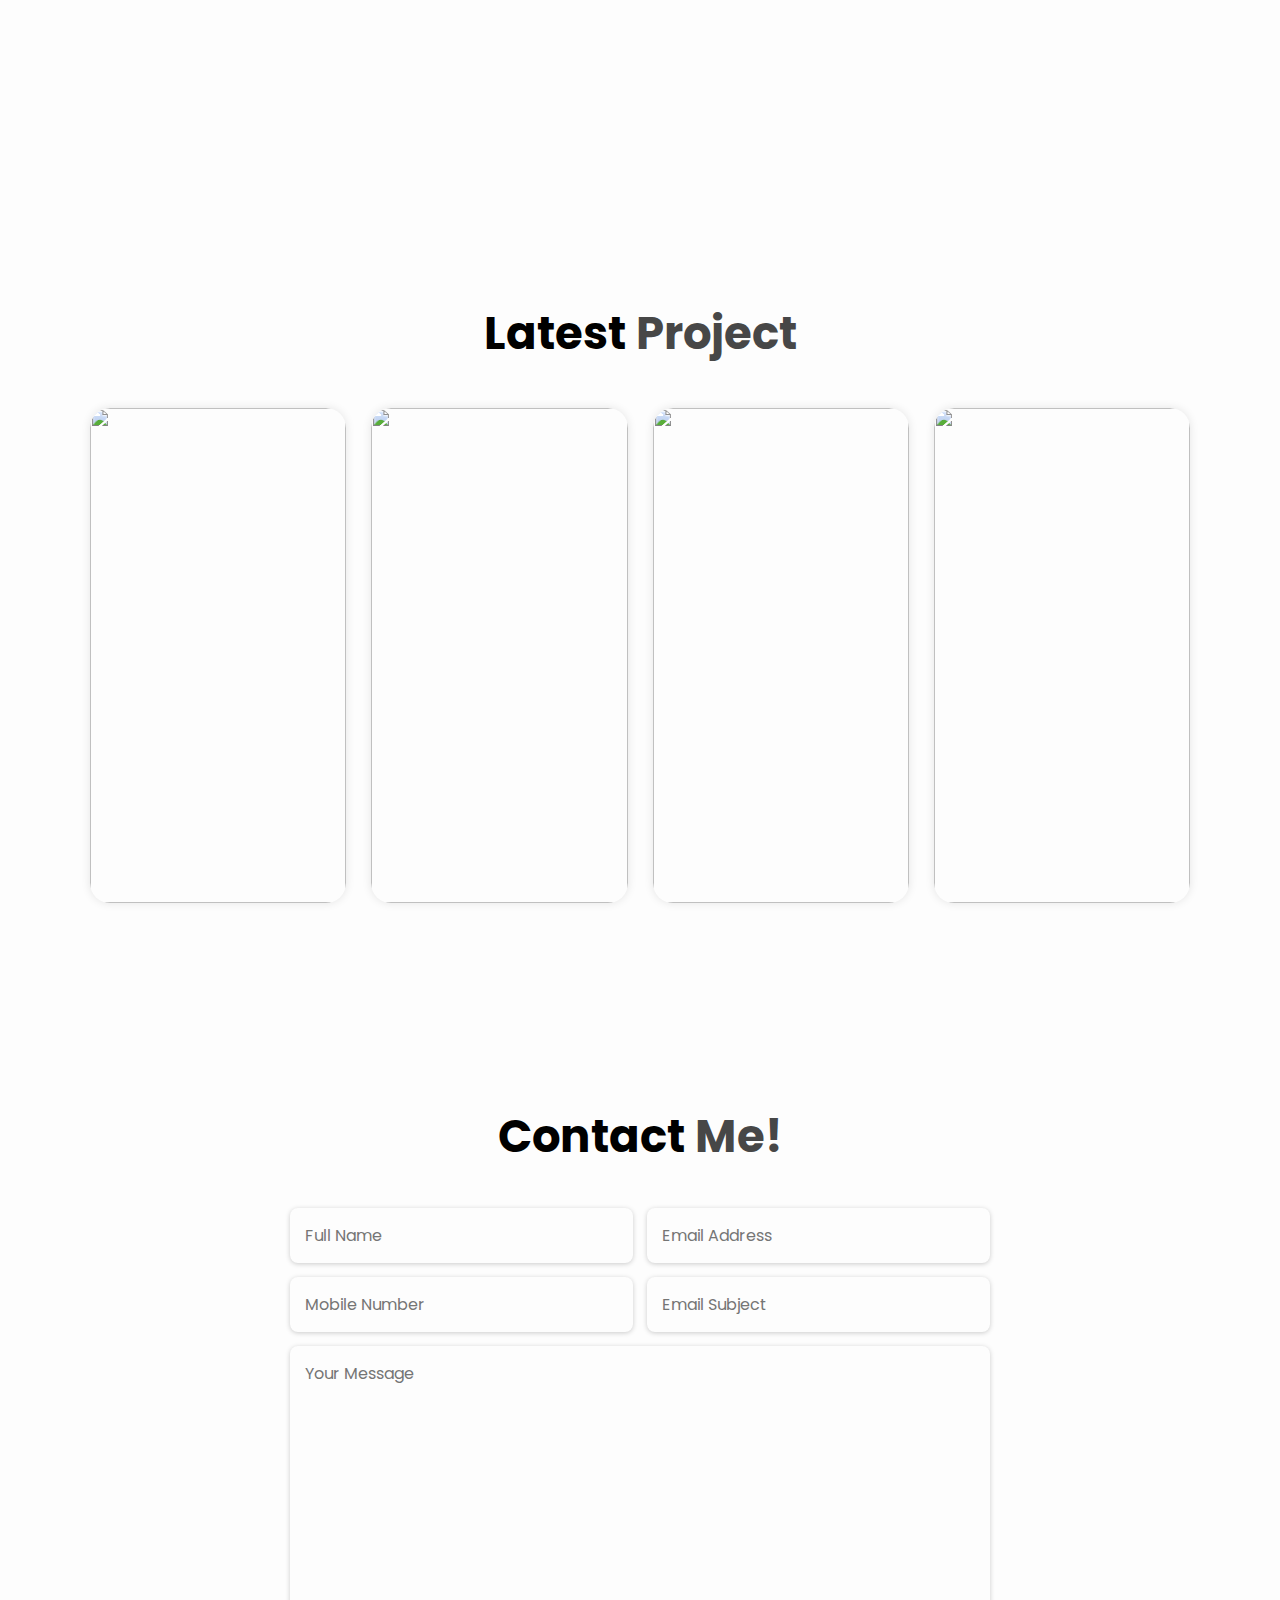
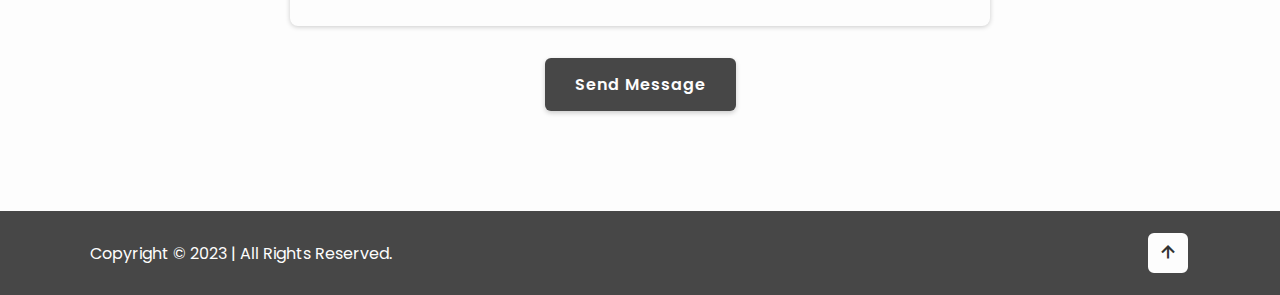
==== commit 8e34281f: "Update index.html" ====
--- a/index.html
+++ b/index.html
@@ -25,7 +25,6 @@
         <nav class="navbar">
             <a href="#home" class="active">Home</a>
             <a href="#about">About</a>
-            <a href="#services">Services</a>
             <a href="#portfolio">Portfolio</a>
             <a href="#contact">Contact</a>
         </nav>
@@ -47,6 +46,7 @@
                 <a href="#"><i class='bx bxl-instagram-alt'></i></a>
                 <a href="#"><i class='bx bxl-linkedin'></i></a>
             </div>
+        </div>
 
         <div class="profession-container">
             <div class="profession-box">
